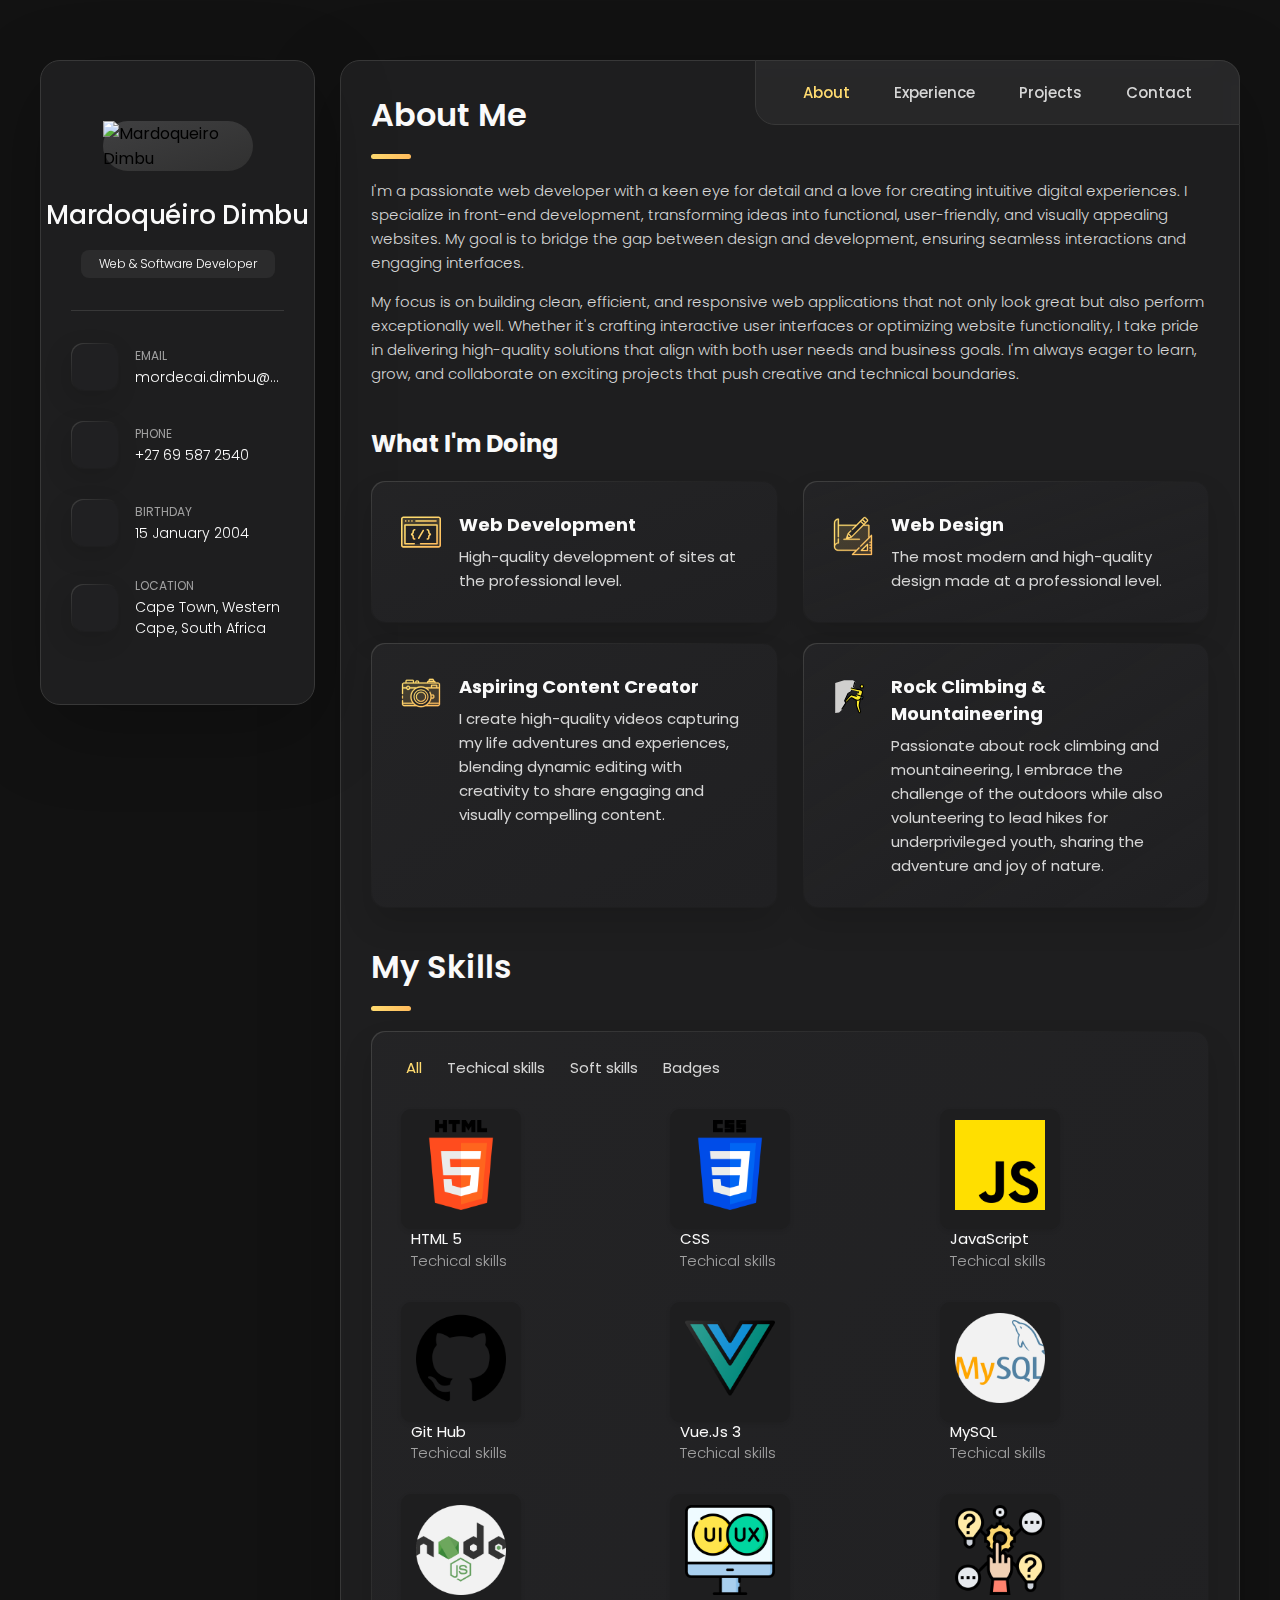
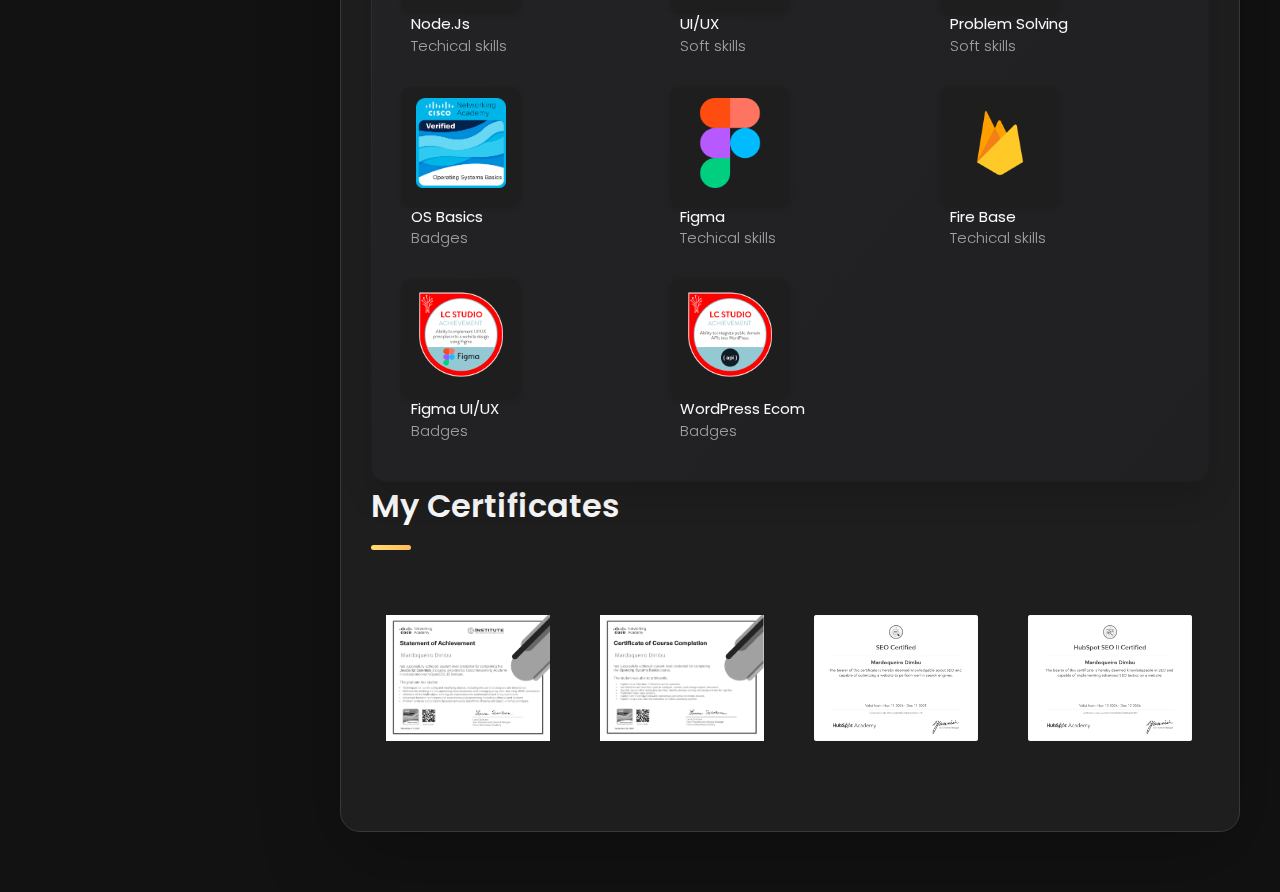
==== index.html @ 56e5ba45 "ChangeHtml" ====
<!DOCTYPE html>
<html lang="en">

<head>
    <meta charset="UTF-8" />
    <meta http-equiv="X-UA-Compatible" content="IE=edge" />
    <meta name="viewport" content="width=device-width, initial-scale=1.0" />
    <title>mardoqueiro.devPortfolio</title>

    <!--
    - favicon
    -->
    <link rel="shortcut icon" href="https://mardoqueiro.github.io/all_images/Vue.EOMP/Portfolio.images/MordecaiPortfolio.png" type="image/x-icon" />

    <!--
    - custom css link
    -->
    <link rel="stylesheet" href="asset/css/style.css" />

    <!--
    - google font link
    -->
    <link rel="preconnect" href="https://fonts.googleapis.com" />
    <link rel="preconnect" href="https://fonts.gstatic.com" crossorigin />
    <link href="https://fonts.googleapis.com/css2?family=Poppins:wght@300;400;500;600&display=swap" rel="stylesheet" />
</head>

<body>
    <!--
    - #MAIN
    -->

    <main>
    <!--
      - #SIDEBAR
    -->

        <aside class="sidebar" data-sidebar>
            <div class="sidebar-info">
                <figure class="avatar-box">
                    <img src="https://mardoqueiro.github.io/all_images/Vue.EOMP/Portfolio.images/MordecaiPortfolio.png"
                        alt="Mardoqueiro Dimbu" width="80" loading="lazy">
                </figure>

                <div class="info-content">
                    <h1 class="name" title="Richard hanrick">Mardoquéiro Dimbu</h1>

                    <p class="title">Web & Software Developer</p>
                </div>

                <button class="info_more-btn" data-sidebar-btn>
                    <span>Show Contacts</span>

                    <ion-icon name="chevron-down"></ion-icon>
                </button>
            </div>

            <div class="sidebar-info_more">
                <div class="separator"></div>

                <ul class="contacts-list">
                    <li class="contact-item">
                        <div class="icon-box">
                            <ion-icon name="mail-outline"></ion-icon>
                        </div>

                        <div class="contact-info">
                            <p class="contact-title">Email</p>

                            <a href="mailto:mordecai.dimbu@gmail.com" class="contact-link">mordecai.dimbu@gmail.com</a>
                        </div>
                    </li>

                    <li class="contact-item">
                        <div class="icon-box">
                            <ion-icon name="phone-portrait-outline"></ion-icon>
                        </div>

                        <div class="contact-info">
                            <p class="contact-title">Phone</p>

                            <a href="tel:+27695872540" class="contact-link">+27 69 587 2540</a>
                        </div>
                    </li>

                    <li class="contact-item">

                        <div class="icon-box">
                            <ion-icon name="calendar-outline"></ion-icon>
                        </div>

                        <div class="contact-info">
                            <p class="contact-title">Birthday</p>

                            <time datetime="2004.01.15">15 January 2004</time>
                        </div>

                    </li>

                    <li class="contact-item">
                        <div class="icon-box">
                            <ion-icon name="location-outline"></ion-icon>
                        </div>

                        <div class="contact-info">
                            <p class="contact-title">Location</p>

                            <address>Cape Town, Western Cape, South Africa</address>
                        </div>
                    </li>
                </ul>

                <div class="separator"></div>

                <ul class="social-list">
                    <li class="social-item">
                        <a href="https://www.linkedin.com/in/mardoqu%C3%A9iro-dimbu-55b142283/" class="social-link"
                            target="_blank">
                            <ion-icon name="logo-linkedin"></ion-icon>
                        </a>
                    </li>

                    <li class="social-item">
                        <a href="https://github.com/Mardoqueiro" class="social-link" target="_blank">
                            <ion-icon name="logo-github"></ion-icon>
                        </a>
                    </li>

                    <!-- <li class="social-item">
                  <a href="#" class="social-link">
                    <ion-icon name="logo-instagram"></ion-icon>
                  </a>
                    </li> -->
                </ul>
            </div>
        </aside>

        <!--
        - #main-content
        -->

        <div class="main-content">
        <!--
        - #NAVBAR
        -->

            <nav class="navbar">
                <ul class="navbar-list">
                    <li class="navbar-item">
                        <button class="navbar-link active" data-nav-link>About</button>
                    </li>

                    <li class="navbar-item">
                        <button class="navbar-link" data-nav-link>Experience</button>
                    </li>

                    <li class="navbar-item">
                        <button class="navbar-link" data-nav-link>Projects</button>
                    </li>

                    <!-- <li class="navbar-item">
                        <button class="navbar-link" data-nav-link>Blog</button>
                    </li> -->

                    <li class="navbar-item">
                        <button class="navbar-link" data-nav-link>Contact</button>
                    </li>
                </ul>
            </nav>

        <!--
        - #ABOUT
        -->

            <article class="about active" data-page="about">
                <header>
                    <h2 class="h2 article-title">About me</h2>
                </header>

                <section class="about-text">
                    <p>
                        I'm a passionate web developer with a keen eye for detail and a love for creating intuitive
                        digital experiences. I specialize in front-end development, transforming ideas into functional,
                        user-friendly, and visually appealing websites. My goal is to bridge the gap between design and
                        development, ensuring seamless interactions and engaging interfaces.
                    </p>

                    <p>
                        My focus is on building clean, efficient, and responsive web applications that not only look
                        great but also perform exceptionally well. Whether it's crafting interactive user interfaces or
                        optimizing website functionality, I take pride in delivering high-quality solutions that align
                        with both user needs and business goals. I'm always eager to learn, grow, and collaborate on
                        exciting projects that push creative and technical boundaries.
                    </p>
                </section>

        <!--
          - service
        -->

                <section class="service">
                    <h3 class="h3 service-title">What i'm doing</h3>

                    <ul class="service-list">

                        <li class="service-item">
                            <div class="service-icon-box">
                                <img src="/asset/image/icon-dev.svg" alt="Web development icon" width="40" />
                            </div>

                            <div class="service-content-box">
                                <h4 class="h4 service-item-title">Web development</h4>

                                <p class="service-item-text">
                                    High-quality development of sites at the professional level.
                                </p>
                            </div>
                        </li>

                        <li class="service-item">
                            <div class="service-icon-box">
                                <img src="/asset/image/icon-design.svg" alt="design icon" width="40" />
                            </div>

                            <div class="service-content-box">
                                <h4 class="h4 service-item-title">Web design</h4>

                                <p class="service-item-text">
                                    The most modern and high-quality design made at a
                                    professional level.
                                </p>
                            </div>
                        </li>

                        <li class="service-item">

                            <div class="service-icon-box">
                                <img src="asset/image/icon-photo.svg" alt="camera icon" width="40">
                            </div>

                            <div class="service-content-box">
                                <h4 class="h4 service-item-title">Aspiring Content Creator</h4>

                                <p class="service-item-text">
                                    I create high-quality videos capturing my life adventures and experiences, blending
                                    dynamic editing with creativity to share engaging and visually compelling content.
                                </p>
                            </div>



                        </li>
                        <li class="service-item">

                            <div class="service-icon-box">
                                <img src="asset/image/person-climbing-svgrepo-com.svg" alt="camera icon" width="40">
                            </div>

                            <div class="service-content-box">
                                <h4 class="h4 service-item-title">Rock Climbing & Mountaineering</h4>

                                <p class="service-item-text">
                                    Passionate about rock climbing and mountaineering, I embrace the challenge of the
                                    outdoors while also volunteering to lead hikes for underprivileged youth, sharing
                                    the adventure and joy of nature.
                                </p>
                            </div>


                        </li>
                    </ul>
                </section>



        <!--
          - #Skills
        -->

                <section class="skill">

                    <!-- <h3 class="h3 skills-title">My skills</h3> -->

                    <header>
                        <h2 class="h2 article-title">My skills</h2>
                    </header>

                    <ul class="skills-list content-card">

                        <section class="projects">

                            <ul class="filter-list">

                                <li class="filter-item">
                                    <button class="active" data-filter-btn>All</button>
                                </li>

                                <li class="filter-item">
                                    <button data-filter-btn>Techical skills</button>
                                </li>

                                <li class="filter-item">
                                    <button data-filter-btn>Soft skills</button>
                                </li>

                                <li class="filter-item">
                                    <button data-filter-btn>Badges</button>
                                </li>

                            </ul>

                            <div class="filter-select-box">

                                <button class="filter-select" data-select>

                                    <div class="select-value" data-selecct-value>Select category</div>

                                    <div class="select-icon">
                                        <ion-icon name="chevron-down"></ion-icon>
                                    </div>

                                </button>

                                <ul class="select-list">

                                    <li class="select-item">
                                        <button data-select-item>All</button>
                                    </li>

                                    <li class="select-item">
                                        <button data-select-item>Techical skills</button>
                                    </li>

                                    <li class="select-item">
                                        <button data-select-item>Soft skills</button>
                                    </li>

                                    <li class="select-item">
                                        <button data-select-item>Badges</button>
                                    </li>

                                </ul>

                            </div>



                            <ul class="project-list">

                                <li class="project-item active" data-filter-item data-category="techical skills">
                                    <a href="#">
                                        <div :key="skill.id" class="skill-badge">
                                            <figure class="skills-img">
                                                <img src="asset/image/skills/html-5.png" loading="lazy"
                                                    class="skill-image" :alt="skill.title">
                                            </figure>
                                        </div>
                                        <h3 class="project-title">HTML 5</h3>
                                        <p class="project-category">Techical skills</p>
                                    </a>
                                </li>

                                <li class="project-item  active" data-filter-item data-category="techical skills">
                                    <a href="#">
                                        <div :key="skill.id" class="skill-badge">
                                            <figure class="skills-img">
                                                <img src="asset/image/skills/css-3.png" loading="lazy"
                                                    class="skill-image" :alt="skill.title">
                                            </figure>
                                        </div>
                                        <h3 class="project-title">CSS</h3>
                                        <p class="project-category">Techical skills</p>
                                    </a>
                                </li>

                                <li class="project-item  active" data-filter-item data-category="techical skills">
                                    <a href="#">
                                        <div :key="skill.id" class="skill-badge">
                                            <figure class="skills-img">
                                                <img src="asset/image/skills/js.png" loading="lazy" class="skill-image"
                                                    :alt="skill.title">
                                            </figure>
                                        </div>
                                        <h3 class="project-title">JavaScript</h3>
                                        <p class="project-category">Techical skills</p>
                                    </a>
                                </li>

                                <li class="project-item  active" data-filter-item data-category="techical skills">
                                    <a href="#">
                                        <div :key="skill.id" class="skill-badge">
                                            <figure class="skills-img">
                                                <img src="asset/image/skills/github.png" loading="lazy"
                                                    class="skill-image" :alt="skill.title">
                                            </figure>
                                        </div>
                                        <h3 class="project-title">Git Hub</h3>
                                        <p class="project-category">Techical skills</p>
                                    </a>
                                </li>

                                <li class="project-item  active" data-filter-item data-category="techical skills">
                                    <a href="#">
                                        <div :key="skill.id" class="skill-badge">
                                            <figure class="skills-img">
                                                <img src="asset/image/skills/vue-js.png" loading="lazy"
                                                    class="skill-image" :alt="skill.title">
                                            </figure>
                                        </div>
                                        <h3 class="project-title">Vue.Js 3</h3>
                                        <p class="project-category">Techical skills</p>
                                    </a>
                                </li>

                                <li class="project-item  active" data-filter-item data-category="techical skills">
                                    <a href="#">
                                        <div :key="skill.id" class="skill-badge">
                                            <figure class="skills-img">
                                                <img src="asset/image/skills/mysql.png" loading="lazy"
                                                    class="skill-image" :alt="skill.title">
                                            </figure>
                                        </div>
                                        <h3 class="project-title">MySQL</h3>
                                        <p class="project-category">Techical skills</p>

                                    </a>
                                </li>

                                <li class="project-item  active" data-filter-item data-category="techical skills">
                                    <a href="#">
                                        <div :key="skill.id" class="skill-badge">
                                            <figure class="skills-img">
                                                <img src="asset/image/skills/nodejs.png" loading="lazy"
                                                    class="skill-image" :alt="skill.title">
                                            </figure>
                                        </div>
                                        <h3 class="project-title">Node.Js</h3>
                                        <p class="project-category">Techical skills</p>

                                    </a>
                                </li>


                                <li class="project-item  active" data-filter-item data-category="soft skills">
                                    <a href="#">
                                        <div :key="skill.id" class="skill-badge">
                                            <figure class="skills-img">
                                                <img src="asset/image/skills/ui.png" loading="lazy" class="skill-image"
                                                    :alt="skill.title">
                                            </figure>
                                        </div>
                                        <h3 class="project-title">UI/UX</h3>
                                        <p class="project-category">Soft skills</p>

                                    </a>
                                </li>
                                <li class="project-item  active" data-filter-item data-category="soft skills">
                                    <a href="#">
                                        <div :key="skill.id" class="skill-badge">
                                            <figure class="skills-img">
                                                <img src="asset/image/skills/solution.png" loading="lazy"
                                                    class="skill-image" :alt="skill.title">
                                            </figure>
                                        </div>
                                        <h3 class="project-title">Problem Solving</h3>
                                        <p class="project-category">Soft skills</p>

                                    </a>
                                </li>

                                <li class="project-item  active" data-filter-item data-category="badges">
                                    <a href="#">
                                        <div :key="skill.id" class="skill-badge">
                                            <figure class="skills-img">
                                                <img src="asset/image/skills/operating-systems-basics.png"
                                                    loading="lazy" class="skill-image" :alt="skill.title">
                                            </figure>
                                        </div>
                                        <h3 class="project-title">OS Basics</h3>
                                        <!-- <h3 class="project-title">Basics</h3>     -->
                                        <p class="project-category">Badges</p>

                                    </a>
                                </li>

                                <li class="project-item  active" data-filter-item data-category="techical skills">
                                    <a href="#">
                                        <div :key="skill.id" class="skill-badge">
                                            <figure class="skills-img">
                                                <img src="asset/image/skills/figma.png" loading="lazy"
                                                    class="skill-image" :alt="skill.title">
                                            </figure>
                                        </div>
                                        <h3 class="project-title">Figma</h3>
                                        <p class="project-category">Techical skills</p>

                                    </a>
                                </li>

                                <li class="project-item  active" data-filter-item data-category="techical skills">
                                    <a href="#">
                                        <div :key="skill.id" class="skill-badge">
                                            <figure class="skills-img">
                                                <img src="asset/image/skills/firebase_google_icon.png" loading="lazy"
                                                    class="skill-image" :alt="skill.title">
                                            </figure>
                                        </div>
                                        <h3 class="project-title">Fire Base</h3>
                                        <p class="project-category">Techical skills</p>

                                    </a>
                                </li>
                                <li class="project-item  active" data-filter-item data-category="badges">
                                    <a href="#">
                                        <div :key="skill.id" class="skill-badge">
                                            <figure class="skills-img">
                                                <img src="asset/image/skills/UIUX.png" loading="lazy"
                                                    class="skill-image" :alt="skill.title">
                                            </figure>
                                        </div>
                                        <h3 class="project-title">Figma UI/UX</h3>
                                        <p class="project-category">Badges</p>

                                    </a>
                                </li>
                                <li class="project-item  active" data-filter-item data-category="badges">
                                    <a href="#">
                                        <div :key="skill.id" class="skill-badge">
                                            <figure class="skills-img">
                                                <img src="asset/image/skills/APIs.png" loading="lazy"
                                                    class="skill-image" :alt="skill.title">
                                            </figure>
                                        </div>
                                        <h3 class="project-title">WordPress Ecom</h3>
                                        <p class="project-category">Badges</p>

                                    </a>
                                </li>

                            </ul>

                        </section>

                        <!-- <li class="skills-item">
  
                <div class="title-wrapper">
                  <h5 class="h5">Web design</h5>
                  <data value="80">80%</data>
                </div>
  
                <div class="skill-progress-bg">
                  <div class="skill-progress-fill" style="width: 80%;"></div>
                </div>
  
              </li> -->
                    </ul>

                </section>



        <!--
          - testimonials
        -->

                <!-- <section class="testimonials">
                    <h3 class="h3 testimonials-title">Testimonials</h3>

                    <ul class="testimonials-list has-scrollbar">
                        <li class="testimonials-item">
                            <div class="content-card" data-testimonials-item>
                                <figure class="testimonials-avatar-box">
                                    <img src="/asset/image/avatar-1.png" alt="Daniel lewis" width="60"
                                        data-testimonials-avatar />
                                </figure>

                                <h4 class="h4 testimonials-item-title" data-testimonials-title>
                                    Daniel lewis
                                </h4>

                                <div class="testimonials-text" data-testimonials-text>
                                    <p>
                                        Richard was hired to create a corporate identity. We were
                                        very pleased with the work done. She has a lot of
                                        experience and is very concerned about the needs of
                                        client. Lorem ipsum dolor sit amet, ullamcous cididt
                                        consectetur adipiscing elit, seds do et eiusmod tempor
                                        incididunt ut laborels dolore magnarels alia.
                                    </p>
                                </div>
                            </div>
                        </li>
                    </ul>
                </section> -->


        <!--
          - testimonials modal
        -->

                <div class="modal-container" data-modal-container>
                    <div class="overlay" data-overlay></div>

                    <section class="testimonials-modal">
                        <button class="modal-close-btn" data-modal-close-btn>
                            <ion-icon name="close-outline"></ion-icon>
                        </button>

                        <div class="modal-img-wrapper">
                            <figure class="modal-avatar-box">
                                <img src="/asset/image" alt="Daniel lewis" width="80" data-modal-img />
                            </figure>

                            <img src="/asset/image/icon-quote.svg" alt="quote icon" />
                        </div>

                        <div class="modal-content">
                            <h4 class="h3 modal-title" data-modal-title>Daniel lewis</h4>

                            <time datetime="2021-06-14">14 June, 2021</time>

                            <div data-modal-text>
                                <p>
                                    Richard was hired to create a corporate identity. We were
                                    very pleased with the work done. She has a lot of experience
                                    and is very concerned about the needs of client. Lorem ipsum
                                    dolor sit amet, ullamcous cididt consectetur adipiscing
                                    elit, seds do et eiusmod tempor incididunt ut laborels
                                    dolore magnarels alia.
                                </p>
                            </div>
                        </div>
                    </section>
                </div>
                
                <!-- <div class="modal-container" data-modal-container>
                    <div class="overlay" data-overlay></div>

                    <section class="testimonials-modal">
                        <button class="modal-close-btn" data-modal-close-btn>
                            <ion-icon name="close-outline"></ion-icon>
                        </button>

                        <div class="modal-img-wrapper">
                            <figure class="modal-avatar-box">
                                <img src="/asset/image" alt="Daniel lewis" width="80" data-modal-img />
                            </figure>

                            <img src="/asset/image/icon-quote.svg" alt="quote icon" />
                        </div>

                        <div class="modal-content">
                            <h4 class="h3 modal-title" data-modal-title>Daniel lewis</h4>

                            <time datetime="2021-06-14">14 June, 2021</time>

                            <div data-modal-text>
                                <p>
                                    Richard was hired to create a corporate identity. We were
                                    very pleased with the work done. She has a lot of experience
                                    and is very concerned about the needs of client. Lorem ipsum
                                    dolor sit amet, ullamcous cididt consectetur adipiscing
                                    elit, seds do et eiusmod tempor incididunt ut laborels
                                    dolore magnarels alia.
                                </p>
                            </div>
                        </div>
                    </section>
                </div> -->

        <!--
          - clients
        -->

                <section class="clients">
                    <header>
                        <h2 class="h2 article-title">My Certificates</h2>
                    </header>

                    <ul class="clients-list has-scrollbar">
                        <li class="clients-item">
                            <a href="#">
                                <img src="/asset/image/certification/JavaScript_Essentials_2_certification.jpg"
                                    alt="client logo" />
                            </a>
                        </li>

                        <li class="clients-item">
                            <a href="#">
                                <img src="/asset/image/certification/Operating_Systems_Basics_certification.jpg"
                                    alt="client logo" />
                            </a>
                        </li>

                        <li class="clients-item">
                            <a href="#">
                                <img src="/asset/image/certification/SEOCertified.png" alt="client logo" />
                            </a>
                        </li>

                        <li class="clients-item">
                            <a href="#">
                                <img src="/asset/image/certification/HubSpotSEO_ll_certified.png" alt="client logo" />
                            </a>
                        </li>

                        <li class="clients-item">
                            <a href="#">
                                <img src="/asset/image/certification/DigitalMarketing2024.png" alt="client logo" />
                            </a>
                        </li>

                        <!-- <li class="clients-item">
                            <a href="#">
                                <img src="/asset/image/" alt="client logo" />
                            </a>
                        </li> -->
                    </ul>
                </section>
            </article>

        <!--
        - #EXPERIENCE
        -->

            <article class="experience" data-page="experience">
                <header>
                    <h2 class="h2 article-title">Experience</h2>
                </header>

                <section class="timeline">

                    <div class="title-wrapper">
                        <div class="icon-box">
                            <ion-icon name="book-outline"></ion-icon>
                        </div>

                        <h3 class="h3">Experience</h3>
                    </div>

                    <ol class="timeline-list">

                        <li class="timeline-item">

                            <h4 class="h4 timeline-item-title">Solar MD - Software Development Intern</h4>

                            <span>January 2025 — March 2025</span>

                            <p class="timeline-text"> &#x2022; Developed a modular JavaScript input form, structuring
                                code into reusable components across multiple files.</p>
                            <p class="timeline-text"> &#x2022; Gained hands-on experience with HTML, CSS, and JavaScript
                                in a real-world development environment.</p>
                            <p class="timeline-text"> &#x2022; Collaborated with senior developers to refine code
                                structure and improve functionality.</p>
                            <p class="timeline-text"> &#x2022; Strengthened problem-solving skills by debugging and
                                optimizing JavaScript code for better maintainability.</p>
                        </li>


                        <li class="timeline-item">

                            <h4 class="h4 timeline-item-title">LC STUDIO - Full-Stack Development Intern</h4>

                            <span>September 2024 — January 2025 </span>

                            <p class="timeline-text"> &#x2022;Further expanding my technical skills in full-stack
                                development with a
                                focus on modern web technologies and practices.</p>

                        </li>

                        <li class="timeline-item">

                            <h4 class="h4 timeline-item-title">House/Pet Sitter</h4>

                            <!-- <span>Mountain Club of South Africa National Community Convenor</span> -->
                            <span>2024 — 2024</span>

                            <p class="timeline-text"> &#x2022; Provided house and pet-sitting services, ensuring
                                property and pets
                                were well taken care of during the owner's absence.</p>

                        </li>

                        <li class="timeline-item">

                            <h4 class="h4 timeline-item-title">The Homestead Head Office - Office Assistant</h4>

                            <span>Feb 2024 — March 2024</span>

                            <p class="timeline-text"> &#x2022; Answered calls and managed incoming inquiries.</p>
                            <p class="timeline-text"> &#x2022; Reported directly to a senior staff member.</p>
                            <p class="timeline-text"> &#x2022; Handled documentation and logged important information in
                                the absence
                                of office personnel.</p>

                        </li>

                    </ol>

                </section>

                <section class="timeline">

                    <div class="title-wrapper">
                        <div class="icon-box">
                            <ion-icon name="book-outline"></ion-icon>
                        </div>

                        <h3 class="h3">Education</h3>
                    </div>

                    <ol class="timeline-list">

                        <li class="timeline-item">

                            <h4 class="h4 timeline-item-title">Life Choices Academy</h4>

                            <span>April 2024 - September 2024</span>

                            <p class="timeline-text"> Gained proficiency in various coding languages and frameworks,
                                including:</p>

                            <p class="timeline-text"> &#x2022; HTML, CSS, JavaScript </p>
                            <p class="timeline-text"> &#x2022; Vue.js, Node.js, MySQL, and Bootstrap
                            </p>
                            <br>
                            <p class="timeline-text">Additionally, developed a strong foundation in:</p>

                            <p class="timeline-text"> &#x2022; Agile and Scrum methodologies.</p>
                            <p class="timeline-text"> &#x2022; Problem-solving, critical thinking, and teamwork.</p>
                            <p class="timeline-text"> &#x2022; Effective communication, time management, and
                                adaptability in dynamic
                                environment.</p>

                        </li>

                        <li class="timeline-item">

                            <h4 class="h4 timeline-item-title">Wynberg Boys' High School</h4>

                            <span>2019 — 2023</span>

                            <p class="timeline-text"> &#x2022; One of South Africa and Africa’s most prestigious
                                schools.</p>
                            <p class="timeline-text"> &#x2022; Studied: Mathematics Literacy, English, Afrikaans,
                                Engineering Graphics
                                and Design (EGD), Life Sciences, and Visual Art.</p>
                            <p class="timeline-text"> &#x2022; Achieved a Bachelor’s Pass.</p>
                            <p class="timeline-text"> &#x2022; Awarded Western Province Colours, participated in Drama,
                                and Choir.</p>
                        </li>

                    </ol>

                </section>

                <!-- <section class="skill">
                    <h3 class="h3 skills-title">My skills</h3>

                    <ul class="skills-list content-card">
                        <li class="skills-item">
                            <div class="title-wrapper">
                                <h5 class="h5">Web design</h5>
                                <data value="80">80%</data>
                            </div>

                            <div class="skill-progress-bg">
                                <div class="skill-progress-fill" style="width: 80%"></div>
                            </div>
                        </li>
                    </ul>
                </section> -->
            </article>

        <!--
        - #PROJECTS
        -->
            <article class="projects" data-page="projects">

                <header>
                    <h2 class="h2 article-title">Projects</h2>
                </header>

                <section class="projects">

                    <ul class="filter-list">

                        <li class="filter-item">
                            <button class="active" data-filter-btn>All</button>
                        </li>

                        <li class="filter-item">
                            <button data-filter-btn>Web design</button>
                        </li>

                        <li class="filter-item">
                            <button data-filter-btn>Applications</button>
                        </li>

                        <li class="filter-item">
                            <button data-filter-btn>Web development</button>
                        </li>

                    </ul>

                    <div class="filter-select-box">

                        <button class="filter-select" data-select>

                            <div class="select-value" data-selecct-value>Select category</div>

                            <div class="select-icon">
                                <ion-icon name="chevron-down"></ion-icon>
                            </div>

                        </button>

                        <ul class="select-list">

                            <li class="select-item">
                                <button data-select-item>All</button>
                            </li>

                            <li class="select-item">
                                <button data-select-item>Web design</button>
                            </li>

                            <li class="select-item">
                                <button data-select-item>Applications</button>
                            </li>

                            <li class="select-item">
                                <button data-select-item>Web development</button>
                            </li>

                        </ul>

                    </div>

                    <ul class="project-list">

                        <li class="project-item  active" data-filter-item data-category="web development">
                            <a href="https://vueportfolio-fcad3.web.app/" target="_blank">

                                <figure class="project-img">
                                    <div class="project-item-icon-box">
                                        <ion-icon name="eye-outline"></ion-icon>
                                    </div>
                                    <img src="asset/image/projects/VueJs_Portfolio.png" alt="finance" loading="lazy">
                                </figure>

                                <h3 class="project-title">Vue Portfolio</h3>

                                <p class="project-category">Web development</p>

                            </a>
                        </li>

                        <li class="project-item  active" data-filter-item data-category="web design">
                            <a href="https://my-favourite-food.vercel.app/" target="_blank">

                                <figure class="project-img">
                                    <div class="project-item-icon-box">
                                        <ion-icon name="eye-outline"></ion-icon>
                                    </div>

                                    <img src="asset/image/projects/FavFood.png" alt="fundo" loading="lazy">
                                </figure>

                                <h3 class="project-title">My Favourite Food</h3>

                                <p class="project-category">Web design</p>

                            </a>
                        </li>

                        <li class="project-item  active" data-filter-item data-category="applications">
                            <a href="https://todo-app-challenge-omega.vercel.app/" target="_blank">

                                <figure class="project-img">
                                    <div class="project-item-icon-box">
                                        <ion-icon name="eye-outline"></ion-icon>
                                    </div>

                                    <img src="asset/image/projects/To-doApp.png" alt="brawlhalla" loading="lazy">
                                </figure>

                                <h3 class="project-title">To-do App</h3>

                                <p class="project-category">Applications</p>

                            </a>
                        </li>
                        <li class="project-item  active" data-filter-item data-category="web design">
                            <a href="https://mardoquiero-dimbu-portfolio.vercel.app/#home" target="_blank">

                                <figure class="project-img">
                                    <div class="project-item-icon-box">
                                        <ion-icon name="eye-outline"></ion-icon>
                                    </div>

                                    <img src="asset/image/projects/1stPortfolio.png" alt="brawlhalla" loading="lazy">
                                </figure>

                                <h3 class="project-title">Bootstrap Portfolio</h3>

                                <p class="project-category">Web design</p>

                            </a>
                        </li>
                        <li class="project-item  active" data-filter-item data-category="applications">
                            <a href="https://retroqueiro-inderc-onstruction.vercel.app/" target="_blank">

                                <figure class="project-img">
                                    <div class="project-item-icon-box">
                                        <ion-icon name="eye-outline"></ion-icon>
                                    </div>

                                    <img src="asset/image/projects/RetroQueiro.png" alt="brawlhalla" loading="lazy">
                                </figure>

                                <h3 class="project-title">Retro Queiro</h3>

                                <p class="project-category">Applications</p>

                            </a>
                        </li>
                        <li class="project-item  active" data-filter-item data-category="applications">
                            <a href="https://mardoquiero-dimbu-portfolio.vercel.app/#home" target="_blank">

                                <figure class="project-img">
                                    <div class="project-item-icon-box">
                                        <ion-icon name="eye-outline"></ion-icon>
                                    </div>

                                    <img src="asset/image/projects/Screenshot 2024-10-04 142146.png" alt="brawlhalla"
                                        loading="lazy">
                                </figure>

                                <h3 class="project-title">Github Portfolio</h3>

                                <p class="project-category">Applications</p>

                            </a>
                        </li>
                        <li class="project-item  active" data-filter-item data-category="web development">
                            <a href="https://jaymar-climbing-f140f.web.app/" target="_blank">

                                <figure class="project-img">
                                    <div class="project-item-icon-box">
                                        <ion-icon name="eye-outline"></ion-icon>
                                    </div>

                                    <img src="asset/image/projects/JayMar_Climbing.png" alt="brawlhalla" loading="lazy">
                                </figure>

                                <h3 class="project-title">JayMar Climbing</h3>

                                <p class="project-category">Web development</p>

                            </a>
                        </li>

                    </ul>

                </section>

            </article>

        <!--
        - #BLOG
        -->

            <!-- <article class="blog" data-page="blog">
                <header>
                    <h2 class="h2 article-title">Blog</h2>
                </header>

                <section class="blog-posts">
                    <ul class="blog-posts-list">
                        <li class="blog-post-item">
                            <a href="#">
                                <figure class="blog-banner-box">
                                    <img src="/asset/image/blog-1.jpg" alt="Design conferences in 2022"
                                        loading="lazy" />
                                </figure>

                                <div class="blog-content">
                                    <div class="blog-meta">
                                        <p class="blog-category">Design</p>

                                        <span class="dot"></span>

                                        <time datetime="2022-02-23">Fab 23, 2022</time>
                                    </div>

                                    <h3 class="h3 blog-item-title">
                                        Design conferences in 2022
                                    </h3>

                                    <p class="blog-text">
                                        Veritatis et quasi architecto beatae vitae dicta sunt,
                                        explicabo.
                                    </p>
                                </div>
                            </a>
                        </li>
                    </ul>
                </section>
            </article> -->

        <!--
        - #CONTACT
        -->

            <article class="contact" data-page="contact">
                <header>
                    <h2 class="h2 article-title">Contact Me</h2>
                </header>

                <section class="mapbox" data-mapbox>
                    <figure>
                        <iframe
                            src="https://www.google.com/maps/embed?pb=!1m18!1m12!1m3!1d847632.0994285573!2d17.996640348826475!3d-33.91378097274572!2m3!1f0!2f0!3f0!3m2!1i1024!2i768!4f13.1!3m3!1m2!1s0x1dcc500f8826eed7%3A0x687fe1fc2828aa87!2sCape%20Town!5e0!3m2!1sen!2sza!4v1742313750708!5m2!1sen!2sza"
                            width="600" height="450" style="border:0;" allowfullscreen="" loading="lazy"
                            referrerpolicy="no-referrer-when-downgrade">
                        </iframe>
                </section>

                <section class="contact-form">

                    <h3 class="h3 form-title">Contact Form</h3>

                    <form action="https://formspree.io/f/mvoeyzga" method="POST" class="form" data-form target="_blank">

                        <div class="input-wrapper">
                            <input type="text" name="fullname" class="form-input" placeholder="Full name" required
                                data-form-input>

                            <input type="email" name="email" class="form-input" placeholder="Email address" required
                                data-form-input>
                        </div>

                        <textarea name="message" class="form-input" placeholder="Your Message" required
                            data-form-input></textarea>

                        <button class="form-btn" type="submit" disabled data-form-btn>
                            <ion-icon name="paper-plane"></ion-icon>
                            <span>Send Message</span>
                        </button>

                    </form>

                </section>
            </article>
        </div>
    </main>

    <!--
    - custom js link
    -->
    <script src="asset/js/code.js"></script>

    <!--
    - ionicon link
    -->
    <script type="module" src="https://unpkg.com/ionicons@5.5.2/dist/ionicons/ionicons.esm.js"></script>
    <script nomodule src="https://unpkg.com/ionicons@5.5.2/dist/ionicons/ionicons.js"></script>
</body>

</html>
---- asset/css/style.css ----
/*-----------------------------------*\
  #style.css
\*-----------------------------------*/


/**
 * copyright 2022 @codewithsadee
 */





/*-----------------------------------*\
  #CUSTOM PROPERTY
\*-----------------------------------*/

:root {

    /**
     * colors
     */
  
    /* gradient */
  
    --bg-gradient-onyx: linear-gradient(
      to bottom right, 
      hsl(240, 1%, 25%) 3%, 
      hsl(0, 0%, 19%) 97%
    );
    --bg-gradient-jet: linear-gradient(
      to bottom right, 
      hsla(240, 1%, 18%, 0.251) 0%, 
      hsla(240, 2%, 11%, 0) 100%
    ), hsl(240, 2%, 13%);
    --bg-gradient-yellow-1: linear-gradient(
      to bottom right, 
      hsl(45, 100%, 71%) 0%, 
      hsla(36, 100%, 69%, 0) 50%
    );
    --bg-gradient-yellow-2: linear-gradient(
      135deg, 
      hsla(45, 100%, 71%, 0.251) 0%, 
      hsla(35, 100%, 68%, 0) 59.86%
    ), hsl(240, 2%, 13%);
    --border-gradient-onyx: linear-gradient(
      to bottom right, 
      hsl(0, 0%, 25%) 0%, 
      hsla(0, 0%, 25%, 0) 50%
    );
    --text-gradient-yellow: linear-gradient(
      to right, 
      hsl(45, 100%, 72%), 
      hsl(35, 100%, 68%)
    );
  
    /* solid */
  
    --jet: hsl(0, 0%, 22%);
    --onyx: hsl(240, 1%, 17%);
    --eerie-black-1: hsl(240, 2%, 13%);
    --eerie-black-2: hsl(240, 2%, 12%);
    --smoky-black: hsl(0, 0%, 7%);
    --white-1: hsl(0, 0%, 100%);
    --white-2: hsl(0, 0%, 98%);
    --orange-yellow-crayola: hsl(45, 100%, 72%);
    --vegas-gold: hsl(45, 54%, 58%);
    --light-gray: hsl(0, 0%, 84%);
    --light-gray-70: hsla(0, 0%, 84%, 0.7);
    --bittersweet-shimmer: hsl(0, 43%, 51%);
  
    /**
     * typography
     */
  
    /* font-family */
    --ff-poppins: 'Poppins', sans-serif;
  
    /* font-size */
    --fs-1: 24px;
    --fs-2: 18px;
    --fs-3: 17px;
    --fs-4: 16px;
    --fs-5: 15px;
    --fs-6: 14px;
    --fs-7: 13px;
    --fs-8: 11px;
  
    /* font-weight */
    --fw-300: 300;
    --fw-400: 400;
    --fw-500: 500;
    --fw-600: 600;
  
    /**
     * shadow
     */
    
    --shadow-1: -4px 8px 24px hsla(0, 0%, 0%, 0.25);
    --shadow-2: 0 16px 30px hsla(0, 0%, 0%, 0.25);
    --shadow-3: 0 16px 40px hsla(0, 0%, 0%, 0.25);
    --shadow-4: 0 25px 50px hsla(0, 0%, 0%, 0.15);
    --shadow-5: 0 24px 80px hsla(0, 0%, 0%, 0.25);
  
    /**
     * transition
     */
  
    --transition-1: 0.25s ease;
    --transition-2: 0.5s ease-in-out;
  
  }
  
  
  
  
  
  /*-----------------------------------*\
    #RESET
  \*-----------------------------------*/
  
  *, *::before, *::after {
    margin: 0;
    padding: 0;
    box-sizing: border-box;
  }
  
  a { text-decoration: none; }
  
  li { list-style: none; }
  
  img, ion-icon, a, button, time, span { display: block; }
  
  button {
    font: inherit;
    background: none;
    border: none;
    text-align: left;
    cursor: pointer;
  }
  
  input, textarea {
    display: block;
    width: 100%;
    background: none;
    font: inherit;
  }
  
  ::selection {
    background: var(--orange-yellow-crayola);
    color: var(--smoky-black);
  }
  
  :focus { outline-color: var(--orange-yellow-crayola); }
  
  html { font-family: var(--ff-poppins); }
  
  body { background: var(--smoky-black); }
  
  
  
  
  
  /*-----------------------------------*\
    #REUSED STYLE
  \*-----------------------------------*/
  
  .sidebar,
  article {
    background: var(--eerie-black-2);
    border: 1px solid var(--jet);
    border-radius: 20px;
    padding: 15px;
    box-shadow: var(--shadow-1);
    z-index: 1;
  }
  
  .separator {
    width: 100%;
    height: 1px;
    background: var(--jet);
    margin: 16px 0;
  }
  
  .icon-box {
    position: relative;
    background: var(--border-gradient-onyx);
    width: 30px;
    height: 30px;
    border-radius: 8px;
    display: flex;
    justify-content: center;
    align-items: center;
    font-size: 16px;
    color: var(--orange-yellow-crayola);
    box-shadow: var(--shadow-1);
    z-index: 1;
  }
  
  .icon-box::before {
    content: "";
    position: absolute;
    inset: 1px;
    background: var(--eerie-black-1);
    border-radius: inherit;
    z-index: -1;
  }
  
  .icon-box ion-icon { --ionicon-stroke-width: 35px; }
  
  article { display: none; }
  
  article.active {
    display: block;
    animation: fade 0.5s ease backwards;
  }
  
  @keyframes fade {
    0% { opacity: 0; }
    100% { opacity: 1; }
  }
  
  .h2,
  .h3,
  .h4,
  .h5 {
    color: var(--white-2);
    text-transform: capitalize;
  }
  
  .h2 { font-size: var(--fs-1); }
  
  .h3 { font-size: var(--fs-2); }
  
  .h4 { font-size: var(--fs-4); }
  
  .h5 {
    font-size: var(--fs-7);
    font-weight: var(--fw-500);
  }
  
  .article-title {
    position: relative;
    padding-bottom: 7px;
  }
  
  .article-title::after {
    content: "";
    position: absolute;
    bottom: 0;
    left: 0;
    width: 30px;
    height: 3px;
    background: var(--text-gradient-yellow);
    border-radius: 3px;
  }
  
  .has-scrollbar::-webkit-scrollbar {
    width: 5px; /* for vertical scrollbar */
    height: 5px; /* for horizontal scrollbar */
  }
  
  .has-scrollbar::-webkit-scrollbar-track {
    background: var(--onyx);
    border-radius: 5px;
  }
  
  .has-scrollbar::-webkit-scrollbar-thumb {
    background: var(--orange-yellow-crayola);
    border-radius: 5px;
  }
  
  .has-scrollbar::-webkit-scrollbar-button { width: 20px; }
  
  .content-card {
    position: relative;
    background: var(--border-gradient-onyx);
    padding: 15px;
    padding-top: 45px;
    border-radius: 14px;
    box-shadow: var(--shadow-2);
    cursor: pointer;
    z-index: 1;
  }
  
  .content-card::before {
    content: "";
    position: absolute;
    inset: 1px;
    background: var(--bg-gradient-jet);
    border-radius: inherit;
    z-index: -1;
  }
  
  
  
  
  
  /*-----------------------------------*\
    #MAIN
  \*-----------------------------------*/
  
  main {
    margin: 15px 12px;
    margin-bottom: 75px;
    min-width: 259px;
  }
  
  
  
  
  
  /*-----------------------------------*\
    #SIDEBAR
  \*-----------------------------------*/
  
  .sidebar {
    margin-bottom: 15px;
    max-height: 112px;
    overflow: hidden;
    transition: var(--transition-2);
  }
  
  .sidebar.active { max-height: 405px; }
  
  .sidebar-info {
    position: relative;
    display: flex;
    justify-content: flex-start;
    align-items: center;
    gap: 15px;
  }
  
  .avatar-box {
    background: var(--bg-gradient-onyx);
    border-radius: 20px;
  }
  
  .info-content .name {
    color: var(--white-2);
    font-size: var(--fs-3);
    font-weight: var(--fw-500);
    letter-spacing: -0.25px;
    margin-bottom: 10px;
  }
  
  .info-content .title {
    color: var(--white-1);
    background: var(--onyx);
    font-size: var(--fs-8);
    font-weight: var(--fw-300);
    width: max-content;
    padding: 3px 12px;
    border-radius: 8px;
  }
  
  .info_more-btn {
    position: absolute;
    top: -15px;
    right: -15px;
    border-radius: 0 15px;
    font-size: 13px;
    color: var(--orange-yellow-crayola);
    background: var(--border-gradient-onyx);
    padding: 10px;
    box-shadow: var(--shadow-2);
    transition: var(--transition-1);
    z-index: 1;
  }
  
  .info_more-btn::before {
    content: "";
    position: absolute;
    inset: 1px;
    border-radius: inherit;
    background: var(--bg-gradient-jet);
    transition: var(--transition-1);
    z-index: -1;
  }
  
  .info_more-btn:hover,
  .info_more-btn:focus { background: var(--bg-gradient-yellow-1); }
  
  .info_more-btn:hover::before,
  .info_more-btn:focus::before { background: var(--bg-gradient-yellow-2); }
  
  .info_more-btn span { display: none; }
  
  .sidebar-info_more {
    opacity: 0;
    visibility: hidden;
    transition: var(--transition-2);
  }
  
  .sidebar.active .sidebar-info_more {
    opacity: 1;
    visibility: visible;
  }
  
  .contacts-list {
    display: grid;
    grid-template-columns: 1fr;
    gap: 16px;
  }
  
  .contact-item {
    min-width: 100%;
    display: flex;
    align-items: center;
    gap: 16px;
  }
  
  .contact-info {
    max-width: calc(100% - 46px);
    width: calc(100% - 46px);
  }
  
  .contact-title {
    color: var(--light-gray-70);
    font-size: var(--fs-8);
    text-transform: uppercase;
    margin-bottom: 2px;
  }
  
  .contact-info :is(.contact-link, time, address) {
    color: var(--white-2);
    font-size: var(--fs-7);
  }
  
  .contact-info address { font-style: normal; }
  
  .social-list {
    display: flex;
    justify-content: flex-start;
    align-items: center;
    gap: 15px;
    padding-bottom: 4px;
    padding-left: 7px;
  }
  
  .social-item .social-link {
    color: var(--light-gray-70);
    font-size: 18px;
  }
  
  
  .social-item .social-link:hover { color: var(--light-gray); }
  
  
  
  
  
  /*-----------------------------------*\
    #NAVBAR
  \*-----------------------------------*/
  
  .navbar {
    position: fixed;
    bottom: 0;
    left: 0;
    width: 100%;
    background: hsla(240, 1%, 17%, 0.75);
    backdrop-filter: blur(10px);
    border: 1px solid var(--jet);
    border-radius: 12px 12px 0 0;
    box-shadow: var(--shadow-2);
    z-index: 5;
  }
  
  .navbar-list {
    display: flex;
    flex-wrap: wrap;
    justify-content: center;
    align-items: center;
    padding: 0 10px;
  }
  
  .navbar-link {
    color: var(--light-gray);
    font-size: var(--fs-8);
    padding: 20px 7px;
    transition: color var(--transition-1);
  }
  
  .navbar-link:hover,
  .navbar-link:focus { color: var(--light-gray-70); }
  
  .navbar-link.active { color: var(--orange-yellow-crayola); }
  
  
  
  
  
  /*-----------------------------------*\
    #ABOUT
  \*-----------------------------------*/
  
  .about .article-title { margin-bottom: 15px; }
  
  .about-text {
    color: var(--light-gray);
    font-size: var(--fs-6);
    font-weight: var(--fw-300);
    line-height: 1.6;
  }
  
  .about-text p { margin-bottom: 15px; }
  
  
  
  /**
   * #service 
   */
  
  .service { margin-bottom: 35px; }
  
  .service-title { margin-bottom: 20px; }
  
  .service-list {
    display: grid;
    grid-template-columns: 1fr;
    gap: 20px;
  }
  
  .service-item {
    position: relative;
    background: var(--border-gradient-onyx);
    padding: 20px;
    border-radius: 14px;
    box-shadow: var(--shadow-2);
    z-index: 1;
  }
  
  .service-item::before {
    content: "";
    position: absolute;
    inset: 1px;
    background: var(--bg-gradient-jet);
    border-radius: inherit;
    z-index: -1;
  }
  
  .service-icon-box { margin-bottom: 10px; }
  
  .service-icon-box img { margin: auto; }
  
  .service-content-box { text-align: center; }
  
  .service-item-title { margin-bottom: 7px; }
  
  .service-item-text {
    color: var(--light-gray);
    font-size: var(--fs-6);
    font-weight: var(--fw-3);
    line-height: 1.6;
  }
  
  
  /**
   * #testimonials 
   */
  
  .testimonials { margin-bottom: 30px; }
  
  .testimonials-title { margin-bottom: 20px; }
  
  .testimonials-list {
    display: flex;
    justify-content: flex-start;
    align-items: flex-start;
    gap: 15px;
    margin: 0 -15px;
    padding: 25px 15px;
    padding-bottom: 35px;
    overflow-x: auto;
    scroll-behavior: smooth;
    overscroll-behavior-inline: contain;
    scroll-snap-type: inline mandatory;
  }
  
  .testimonials-item {
    min-width: 100%;
    scroll-snap-align: center;
  }
  
  .testimonials-avatar-box {
    position: absolute;
    top: 0;
    left: 0;
    transform: translate(15px, -25px);
    background: var(--bg-gradient-onyx);
    border-radius: 14px;
    box-shadow: var(--shadow-1);
  }
  
  .testimonials-item-title { margin-bottom: 7px; }
  
  .testimonials-text {
    color: var(--light-gray);
    font-size: var(--fs-6);
    font-weight: var(--fw-300);
    line-height: 1.6;
    display: -webkit-box;
    line-clamp: 4;
    -webkit-line-clamp: 4;
    -webkit-box-orient: vertical;
    overflow: hidden;
  }
  
  
  /**
   * #testimonials-modal
   */
  
  .modal-container {
    position: fixed;
    top: 0;
    left: 0;
    width: 100%;
    height: 100%;
    display: flex;
    justify-content: center;
    align-items: center;
    overflow-y: auto;
    overscroll-behavior: contain;
    z-index: 20;
    pointer-events: none;
    visibility: hidden;
  }
  
  .modal-container::-webkit-scrollbar { display: none; }
  
  .modal-container.active {
    pointer-events: all;
    visibility: visible;
  }
  
  .overlay {
    position: fixed;
    top: 0;
    left: 0;
    width: 100%;
    height: 100vh;
    background: hsl(0, 0%, 5%);
    opacity: 0;
    visibility: hidden;
    pointer-events: none;
    z-index: 1;
    transition: var(--transition-1);
  }
  
  .overlay.active {
    opacity: 0.8;
    visibility: visible;
    pointer-events: all;
  }
  
  .testimonials-modal {
    background: var(--eerie-black-2);
    position: relative;
    padding: 15px;
    margin: 15px 12px;
    border: 1px solid var(--jet);
    border-radius: 14px;
    box-shadow: var(--shadow-5);
    transform: scale(1.2);
    opacity: 0;
    transition: var(--transition-1);
    z-index: 2;
  }
  
  .modal-container.active .testimonials-modal {
    transform: scale(1);
    opacity: 1;
  }
  
  .modal-close-btn {
    position: absolute;
    top: 15px;
    right: 15px;
    background: var(--onyx);
    border-radius: 8px;
    width: 32px;
    height: 32px;
    display: flex;
    justify-content: center;
    align-items: center;
    color: var(--white-2);
    font-size: 18px;
    opacity: 0.7;
  }
  
  .modal-close-btn:hover,
  .modal-close-btn:focus { opacity: 1; }
  
  .modal-close-btn ion-icon { --ionicon-stroke-width: 50px; }
  
  .modal-avatar-box {
    background: var(--bg-gradient-onyx);
    width: max-content;
    border-radius: 14px;
    margin-bottom: 15px;
    box-shadow: var(--shadow-2);
  }
  
  .modal-img-wrapper > img { display: none; }
  
  .modal-title { margin-bottom: 4px; }
  
  .modal-content time {
    font-size: var(--fs-6);
    color: var(--light-gray-70);
    font-weight: var(--fw-300);
    margin-bottom: 10px;
  }
  
  .modal-content p {
    color: var(--light-gray);
    font-size: var(--fs-6);
    font-weight: var(--fw-300);
    line-height: 1.6;
  }


  /**
   * skills 
   */
   
   .skills-container {
    display: flex;
    flex-wrap: wrap;
    gap: 1rem;
    justify-content: center;
  }
  
  .skill-badge {
    display: flex;
    flex-direction: column;
    align-items: center;
    justify-content: center;
    background: var(--eerie-black-2);
    /* background-color: #1b1b1b; */
    width: 120px;
    height: 120px;
    border-radius: 10px;
    padding: 0.5rem;
    font-size: 0.9rem;
    transition: all 0.3s ease;
    box-shadow: 0 2px 5px rgba(0, 0, 0, 0.1);
    color: #333;
    text-align: center;
  }
  
  .skill-badge:hover {
    background-color: #f3bf6d;
    transform: translateY(-2px);
    box-shadow: 0 4px 8px rgba(0, 0, 0, 0.15);
  }
  
  .skill-image {
    width: 90px;
    height: 100px;
    object-fit: contain;
    margin-bottom: 0.5rem;
  }
  
  
  /**
   * #clients 
   */
  
  .clients { margin-bottom: 15px; }
  
  .clients-list {
    display: flex;
    justify-content: flex-start;
    align-items: flex-start;
    gap: 15px;
    margin: 0 -15px;
    padding: 25px;
    padding-bottom: 25px;
    overflow-x: auto;
    scroll-behavior: smooth;
    overscroll-behavior-inline: contain;
    scroll-snap-type: inline mandatory;
    scroll-padding-inline: 25px;
  }
  
  .clients-item {
    min-width: 50%;
    scroll-snap-align: start;
  }
  
  .clients-item img {
    width: 100%;
    filter: grayscale(1);
    transition: var(--transition-1);
  }
  
  .clients-item img:hover { filter: grayscale(0); }
  
  
  
  
  
  /*-----------------------------------*\
    #EXPERIENCE
  \*-----------------------------------*/
  
  .article-title { margin-bottom: 30px; }
  
  
  /**
   * education and experience 
   */
  
  .timeline { margin-bottom: 30px; }
  
  .timeline .title-wrapper {
    display: flex;
    align-items: center;
    gap: 15px;
    margin-bottom: 25px;
  }
  
  .timeline-list {
    font-size: var(--fs-6);
    margin-left: 45px;
  }
  
  .timeline-item { position: relative; }
  
  .timeline-item:not(:last-child) { margin-bottom: 20px; }
  
  .timeline-item-title {
    font-size: var(--fs-6);
    line-height: 1.3;
    margin-bottom: 7px;
  }
  
  .timeline-list span {
    color: var(--vegas-gold);
    font-weight: var(--fw-400);
    line-height: 1.6;
  }
  
  .timeline-item:not(:last-child)::before {
    content: "";
    position: absolute;
    top: -25px;
    left: -30px;
    width: 1px;
    height: calc(100% + 50px);
    background: var(--jet);
  }
  
  .timeline-item::after {
    content: "";
    position: absolute;
    top: 5px;
    left: -33px;
    height: 6px;
    width: 6px;
    background: var(--text-gradient-yellow);
    border-radius: 50%;
    box-shadow: 0 0 0 4px var(--jet);
  }
  
  .timeline-text {
    color: var(--light-gray);
    font-weight: var(--fw-300);
    line-height: 1.6;
  }
  
  
  /**
   * skills 
   */
  
  .skills-title { margin-bottom: 20px; }
  
  .skills-list { padding: 20px; }
  
  
  .skills-item:not(:last-child) { margin-bottom: 15px; }
  
  .skill .title-wrapper {
    display: flex;
    align-items: center;
    gap: 5px;
    margin-bottom: 8px;
  }
  
  .skill .title-wrapper data {
    color: var(--light-gray);
    font-size: var(--fs-7);
    font-weight: var(--fw-300);
  }
  
  .skill-progress-bg {
    background: var(--jet);
    width: 100%;
    height: 8px;
    border-radius: 10px;
  }
  
  .skill-progress-fill {
    background: var(--text-gradient-yellow);
    height: 100%;
    border-radius: inherit;
  }
  
  
  
  
  
  /*-----------------------------------*\
    #PORTFOLIO
  \*-----------------------------------*/
  
  .filter-list { display: none; }
  
  .filter-select-box {
    position: relative;
    margin-bottom: 25px;
  }
  
  .filter-select {
    background: var(--eerie-black-2);
    color: var(--light-gray);
    display: flex;
    justify-content: space-between;
    align-items: center;
    width: 100%;
    padding: 12px 16px;
    border: 1px solid var(--jet);
    border-radius: 14px;
    font-size: var(--fs-6);
    font-weight: var(--fw-300);
  }
  
  .filter-select.active .select-icon { transform: rotate(0.5turn); }
  
  .select-list {
    background: var(--eerie-black-2);
    position: absolute;
    top: calc(100% + 6px);
    width: 100%;
    padding: 6px;
    border: 1px solid var(--jet);
    border-radius: 14px;
    z-index: 2;
    opacity: 0;
    visibility: hidden;
    pointer-events: none;
    transition: 0.15s ease-in-out;
  }
  
  .filter-select.active + .select-list {
    opacity: 1;
    visibility: visible;
    pointer-events: all;
  }
  
  .select-item button {
    background: var(--eerie-black-2);
    color: var(--light-gray);
    font-size: var(--fs-6);
    font-weight: var(--fw-300);
    text-transform: capitalize;
    width: 100%;
    padding: 8px 10px;
    border-radius: 8px;
  }
  
  .select-item button:hover { --eerie-black-2: hsl(240, 2%, 20%); }
  
  .project-list {
    display: grid;
    grid-template-columns: 1fr;
    gap: 30px;
    margin-bottom: 10px;
  }
  
  .project-item { display: none; }
  
  .project-item.active {
    display: block;
    animation: scaleUp 0.25s ease forwards;
  }
  
  @keyframes scaleUp {
    0% { transform: scale(0.5); }
    100% { transform: scale(1); }
  }
  
  .project-item > a { width: 100%; }
  
  .project-img {
    position: relative;
    width: 100%;
    height: 200px;
    border-radius: 16px;
    overflow: hidden;
    margin-bottom: 15px;
  }
  
  .project-img::before {
    content: "";
    position: absolute;
    top: 0;
    left: 0;
    width: 100%;
    height: 100%;
    background: transparent;
    z-index: 1;
    transition: var(--transition-1);
  }
  
  .project-item > a:hover .project-img::before { background: hsla(0, 0%, 0%, 0.5); }
  
  .project-item-icon-box {
    --scale: 0.8;
  
    background: var(--jet);
    color: var(--orange-yellow-crayola);
    position: absolute;
    top: 50%;
    left: 50%;
    transform: translate(-50%, -50%) scale(var(--scale));
    font-size: 20px;
    padding: 18px;
    border-radius: 12px;
    opacity: 0;
    z-index: 1;
    transition: var(--transition-1);
  }
  
  .project-item > a:hover .project-item-icon-box {
    --scale: 1;
    opacity: 1;
  }
  
  .project-item-icon-box ion-icon { --ionicon-stroke-width: 50px; }
  
  .project-img img {
    width: 100%;
    height: 100%;
    object-fit: cover;
    transition: var(--transition-1);
  }
  
  .project-item > a:hover img { transform: scale(1.1); }
  
  .project-title,
  .project-category { margin-left: 10px; }
  
  .project-title {
    color: var(--white-2);
    font-size: var(--fs-5);
    font-weight: var(--fw-400);
    text-transform: capitalize;
    line-height: 1.3;
  }
  
  .project-category {
    color: var(--light-gray-70);
    font-size: var(--fs-6);
    font-weight: var(--fw-300);
  }
  
  
  
  
  
  /*-----------------------------------*\
    #BLOG
  \*-----------------------------------*/
  
  .blog-posts { margin-bottom: 10px; }
  
  .blog-posts-list {
    display: grid;
    grid-template-columns: 1fr;
    gap: 20px;
  }
  
  .blog-post-item > a {
    position: relative;
    background: var(--border-gradient-onyx);
    height: 100%;
    box-shadow: var(--shadow-4);
    border-radius: 16px;
    z-index: 1;
  }
  
  .blog-post-item > a::before {
    content: "";
    position: absolute;
    inset: 1px;
    border-radius: inherit;
    background: var(--eerie-black-1);
    z-index: -1;
  }
  
  .blog-banner-box {
    width: 100%;
    height: 200px;
    border-radius: 12px;
    overflow: hidden;
  }
  
  .blog-banner-box img {
    width: 100%;
    height: 100%;
    object-fit: cover;
    transition: var(--transition-1);
  }
  
  .blog-post-item > a:hover .blog-banner-box img { transform: scale(1.1); }
  
  .blog-content { padding: 15px; }
  
  .blog-meta {
    display: flex;
    justify-content: flex-start;
    align-items: center;
    gap: 7px;
    margin-bottom: 10px;
  }
  
  .blog-meta :is(.blog-category, time) {
    color: var(--light-gray-70);
    font-size: var(--fs-6);
    font-weight: var(--fw-300);
  }
  
  .blog-meta .dot {
    background: var(--light-gray-70);
    width: 4px;
    height: 4px;
    border-radius: 4px;
  }
  
  .blog-item-title {
    margin-bottom: 10px;
    line-height: 1.3;
    transition: var(--transition-1);
  }
  
  .blog-post-item > a:hover .blog-item-title { color: var(--orange-yellow-crayola); }
  
  .blog-text {
    color: var(--light-gray);
    font-size: var(--fs-6);
    font-weight: var(--fw-300);
    line-height: 1.6;
  }
  
  
  
  
  
  /*-----------------------------------*\
    #CONTACT
  \*-----------------------------------*/
  
  .mapbox {
    position: relative;
    height: 250px;
    width: 100%;
    border-radius: 16px;
    margin-bottom: 30px;
    border: 1px solid var(--jet);
    overflow: hidden;
  }
  
  .mapbox figure { height: 100%; }
  
  .mapbox iframe {
    width: 100%;
    height: 100%;
    border: none;
    filter: grayscale(1) invert(1);
  }
  
  .contact-form { margin-bottom: 10px; }
  
  .form-title { margin-bottom: 20px; }
  
  .input-wrapper {
    display: grid;
    grid-template-columns: 1fr;
    gap: 25px;
    margin-bottom: 25px;
  }
  
  .form-input {
    color: var(--white-2);
    font-size: var(--fs-6);
    font-weight: var(--fw-400);
    padding: 13px 20px;
    border: 1px solid var(--jet);
    border-radius: 14px;
    outline: none;
  }
  
  .form-input::placeholder { font-weight: var(--fw-500); }
  
  .form-input:focus { border-color: var(--orange-yellow-crayola); }
  
  textarea.form-input {
    min-height: 100px;
    height: 120px;
    max-height: 200px;
    resize: vertical;
    margin-bottom: 25px;
  }
  
  textarea.form-input::-webkit-resizer { display: none; }
  
  .form-input:focus:invalid { border-color: var(--bittersweet-shimmer); }
  
  .form-btn {
    position: relative;
    width: 100%;
    background: var(--border-gradient-onyx);
    color: var(--orange-yellow-crayola);
    display: flex;
    justify-content: center;
    align-items: center;
    gap: 10px;
    padding: 13px 20px;
    border-radius: 14px;
    font-size: var(--fs-6);
    text-transform: capitalize;
    box-shadow: var(--shadow-3);
    z-index: 1;
    transition: var(--transition-1);
  }
  
  .form-btn::before {
    content: "";
    position: absolute;
    inset: 1px;
    background: var(--bg-gradient-jet);
    border-radius: inherit;
    z-index: -1;
    transition: var(--transition-1);
  }
  
  .form-btn ion-icon { font-size: 16px; }
  
  .form-btn:hover { background: var(--bg-gradient-yellow-1); }
  
  .form-btn:hover::before { background: var(--bg-gradient-yellow-2); }
  
  .form-btn:disabled {
    opacity: 0.7;
    cursor: not-allowed;
  }
  
  .form-btn:disabled:hover { background: var(--border-gradient-onyx); }
  
  .form-btn:disabled:hover::before { background: var(--bg-gradient-jet); }
  
  
  
  
  
  /*-----------------------------------*\
    #RESPONSIVE
  \*-----------------------------------*/
  
  /**
   * responsive larger than 450px screen
   */
  
  @media (min-width: 450px) {
  
    /**
     * client
     */
  
    .clients-item { min-width: calc(33.33% - 10px); }
  
  
  
    /**
     * #PORTFOLIO, BLOG 
     */
  
    .project-img,
    .blog-banner-box { height: auto; }
  
  }
  
  
  
  
  
  /**
   * responsive larger than 580px screen
   */
  
  @media (min-width: 580px) {
  
    /**
     * CUSTOM PROPERTY
     */
  
    :root {
  
      /**
       * typography
       */
  
      --fs-1: 32px;
      --fs-2: 24px;
      --fs-3: 26px;
      --fs-4: 18px;
      --fs-6: 15px;
      --fs-7: 15px;
      --fs-8: 12px;
  
    }
  
  
  
    /**
     * #REUSED STYLE
     */
  
    .sidebar, article {
      width: 520px;
      margin-inline: auto;
      padding: 30px;
    }
  
    .article-title {
      font-weight: var(--fw-600);
      padding-bottom: 15px;
    }
  
    .article-title::after {
      width: 40px;
      height: 5px;
    }
  
    .icon-box {
      width: 48px;
      height: 48px;
      border-radius: 12px;
      font-size: 18px;
    }
  
  
  
    /**
     * #MAIN
     */
  
    main {
      margin-top: 60px;
      margin-bottom: 100px;
    }
  
  
  
    /**
     * #SIDEBAR
     */
  
    .sidebar {
      max-height: 180px;
      margin-bottom: 30px;
    }
  
    .sidebar.active { max-height: 584px; }
  
    .sidebar-info { gap: 25px; }
  
    .avatar-box { border-radius: 30px; }
  
    .avatar-box img { width: 120px; }
  
    .info-content .name { margin-bottom: 15px; }
  
    .info-content .title { padding: 5px 18px; }
  
    .info_more-btn {
      top: -30px;
      right: -30px;
      padding: 10px 15px;
    }
  
    .info_more-btn span {
      display: block;
      font-size: var(--fs-8);
    }
  
    .info_more-btn ion-icon { display: none; }
  
    .separator { margin: 32px 0; }
  
    .contacts-list { gap: 20px; }
  
    .contact-info {
      max-width: calc(100% - 64px);
      width: calc(100% - 64px);
    }
  
  
  
    /**
     * #NAVBAR
     */
  
    .navbar { border-radius: 20px 20px 0 0; }
  
    .navbar-list { gap: 20px; }
  
    .navbar-link { --fs-8: 14px; }
  
  
  
    /**
     * #ABOUT
     */
  
    .about .article-title { margin-bottom: 20px; }
  
    .about-text { margin-bottom: 40px; }
  
    /* service */
  
    .service-item {
      display: flex;
      justify-content: flex-start;
      align-items: flex-start;
      gap: 18px;
      padding: 30px;
    }
  
    .service-icon-box {
      margin-bottom: 0;
      margin-top: 5px;
    }
  
    .service-content-box { text-align: left; }
  
    /* testimonials */
  
    .testimonials-title { margin-bottom: 25px; }
  
    .testimonials-list {
      gap: 30px;
      margin: 0 -30px;
      padding: 30px;
      padding-bottom: 35px;
    }
  
    .content-card {
      padding: 30px;
      padding-top: 25px;
    }
  
    .testimonials-avatar-box {
      transform: translate(30px, -30px);
      border-radius: 20px;
    }
  
    .testimonials-avatar-box img { width: 80px; }
  
    .testimonials-item-title {
      margin-bottom: 10px;
      margin-left: 95px;
    }
  
    .testimonials-text {
      line-clamp: 2;
      -webkit-line-clamp: 2;
    }
  
    /* testimonials modal */
  
    .modal-container { padding: 20px; }
  
    .testimonials-modal {
      display: flex;
      justify-content: flex-start;
      align-items: stretch;
      gap: 25px;
      padding: 30px;
      border-radius: 20px;
    }
  
    .modal-img-wrapper {
      display: flex;
      flex-direction: column;
      align-items: center;
    }
  
    .modal-avatar-box {
      border-radius: 18px;
      margin-bottom: 0;
    }
  
    .modal-avatar-box img { width: 65px; }
  
    .modal-img-wrapper > img {
      display: block;
      flex-grow: 1;
      width: 35px;
    }
  
    /* clients */
  
    .clients-list {
      gap: 50px;
      margin: 0 -30px;
      padding: 45px;
      scroll-padding-inline: 45px;
    }
  
    .clients-item { min-width: calc(33.33% - 35px); }
  
  
  
    /**
     * #RESUME
     */
  
    .timeline-list { margin-left: 65px; }
  
    .timeline-item:not(:last-child)::before { left: -40px; }
  
    .timeline-item::after {
      height: 8px;
      width: 8px;
      left: -43px;
    }
  
    .skills-item:not(:last-child) { margin-bottom: 25px; }
  
  
  
    /**
     * #PORTFOLIO, BLOG
     */
  
    .project-img, .blog-banner-box { border-radius: 16px; }
  
    .blog-posts-list { gap: 30px; }
  
    .blog-content { padding: 25px; }
  
  
  
    /**
     * #CONTACT
     */
  
    .mapbox {
      height: 380px;
      border-radius: 18px;
    }
  
    .input-wrapper {
      gap: 30px;
      margin-bottom: 30px;
    }
  
    .form-input { padding: 15px 20px; }
  
    textarea.form-input { margin-bottom: 30px; }
  
    .form-btn {
      --fs-6: 16px;
      padding: 16px 20px;
    }
  
    .form-btn ion-icon { font-size: 18px; }
  
  }
  
  
  
  
  
  /**
   * responsive larger than 768px screen
   */
  
  @media (min-width: 768px) {
  
    /**
     * REUSED STYLE
     */
  
    .sidebar, article { width: 700px; }
  
    .has-scrollbar::-webkit-scrollbar-button { width: 100px; }
  
  
  
    /**
     * SIDEBAR
     */
  
    .contacts-list {
      grid-template-columns: 1fr 1fr;
      gap: 30px 15px;
    }
  
  
  
    /**
     * NAVBAR
     */
  
    .navbar-link { --fs-8: 15px; }
  
  
  
    /**
     * ABOUT
     */
  
    /* testimonials modal */
  
    .testimonials-modal {
      gap: 35px;
      max-width: 680px;
    }
  
    .modal-avatar-box img { width: 80px; }
  
  
  
    /**
     * PORTFOLIO
     */
  
    .article-title { padding-bottom: 20px; }
  
    .filter-select-box { display: none; }
  
    .filter-list {
      display: flex;
      justify-content: flex-start;
      align-items: center;
      gap: 25px;
      padding-left: 5px;
      margin-bottom: 30px;
    }
  
    .filter-item button {
      color: var(--light-gray);
      font-size: var(--fs-5);
      transition: var(--transition-1);
    }
  
    .filter-item button:hover { color: var(--light-gray-70); }
  
    .filter-item button.active { color: var(--orange-yellow-crayola); }
  
    /* portfolio and blog grid */
  
    .project-list, .blog-posts-list { grid-template-columns: 1fr 1fr; }
  
  
  
    /**
     * CONTACT
     */
  
    .input-wrapper { grid-template-columns: 1fr 1fr; }
  
    .form-btn {
      width: max-content;
      margin-left: auto;
    }
    
  }
  
  
  
  
  
  /**
   * responsive larger than 1024px screen
   */
  
  @media (min-width: 1024px) {
  
    /**
     * CUSTOM PROPERTY
     */
  
    :root {
  
      /**
      * shadow
      */
  
      --shadow-1: -4px 8px 24px hsla(0, 0%, 0%, 0.125);
      --shadow-2: 0 16px 30px hsla(0, 0%, 0%, 0.125);
      --shadow-3: 0 16px 40px hsla(0, 0%, 0%, 0.125);
  
    }
  
  
  
    /**
     * REUSED STYLE
     */
  
    .sidebar, article {
      width: 950px;
      box-shadow: var(--shadow-5);
    }
  
  
  
    /**
     * MAIN 
     */
  
    main { margin-bottom: 60px; }
  
    .main-content {
      position: relative;
      width: max-content;
      margin: auto;
    }
  
  
  
    /**
     * NAVBAR
     */
  
    .navbar {
      position: absolute;
      bottom: auto;
      top: 0;
      left: auto;
      right: 0;
      width: max-content;
      border-radius: 0 20px;
      padding: 0 20px;
      box-shadow: none;
    }
  
    .navbar-list {
      gap: 30px;
      padding: 0 20px;
    }
  
    .navbar-link { font-weight: var(--fw-500); }
  
  
  
    /**
     * ABOUT
     */
  
    /* service */
  
    .service-list {
      grid-template-columns: 1fr 1fr;
      gap: 20px 25px;
    }
  
    /* testimonials */
  
    .testimonials-item { min-width: calc(50% - 15px); }
  
    /* clients */
  
    .clients-item { min-width: calc(25% - 38px); }
  
  
  
    /**
     * PORTFOLIO
     */
  
    .project-list { grid-template-columns: repeat(3, 1fr); }
  
  
  
    /**
     * BLOG
     */
  
    .blog-banner-box { height: 230px; }
  
  }
  
  
  
  
  
  /**
   * responsive larger than 1250px screen
   */
  
  @media (min-width: 1250px) {
  
    /**
     * RESET
     */
  
    body::-webkit-scrollbar { width: 20px; }
  
    body::-webkit-scrollbar-track { background: var(--smoky-black); }
  
    body::-webkit-scrollbar-thumb {
      border: 5px solid var(--smoky-black);
      background: hsla(0, 0%, 100%, 0.1);
      border-radius: 20px;
      box-shadow: inset 1px 1px 0 hsla(0, 0%, 100%, 0.11),
                  inset -1px -1px 0 hsla(0, 0%, 100%, 0.11);
    }
  
    body::-webkit-scrollbar-thumb:hover { background: hsla(0, 0%, 100%, 0.15); }
  
    body::-webkit-scrollbar-button { height: 60px; }
  
  
  
    /**
     * REUSED STYLE
     */
  
    .sidebar, article { width: auto; }
  
    article { min-height: 100%; }
  
  
  
    /**
     * MAIN
     */
  
    main {
      max-width: 1200px;
      margin-inline: auto;
      display: flex;
      justify-content: center;
      align-items: stretch;
      gap: 25px;
    }
  
    .main-content {
      min-width: 75%;
      width: 75%;
      margin: 0;
    }
  
  
  
    /**
     * SIDEBAR
     */
  
    .sidebar {
      position: sticky;
      top: 60px;
      max-height: max-content;
      height: 100%;
      margin-bottom: 0;
      padding-top: 60px;
      z-index: 1;
    }
  
    .sidebar-info { flex-direction: column; }
  
    .avatar-box img { width: 150px; }
  
    .info-content .name {
      white-space: nowrap;
      text-align: center;
    }
  
    .info-content .title { margin: auto; }
  
    .info_more-btn { display: none; }
  
    .sidebar-info_more {
      opacity: 1;
      visibility: visible;
    }
  
    .contacts-list { grid-template-columns: 1fr; }
  
    .contact-info :is(.contact-link) {
      white-space: nowrap;
      overflow: hidden;
      text-overflow: ellipsis;
    }
  
    .contact-info :is(.contact-link, time, address) {
      --fs-7: 14px;
      font-weight: var(--fw-300);
    }
  
    .separator:last-of-type {
      margin: 15px 0;
      opacity: 0;
    }
  
    .social-list { justify-content: center; }
  
  
  
    /**
       * RESUME
       */
  
    .timeline-text { max-width: 700px; }
  
  }
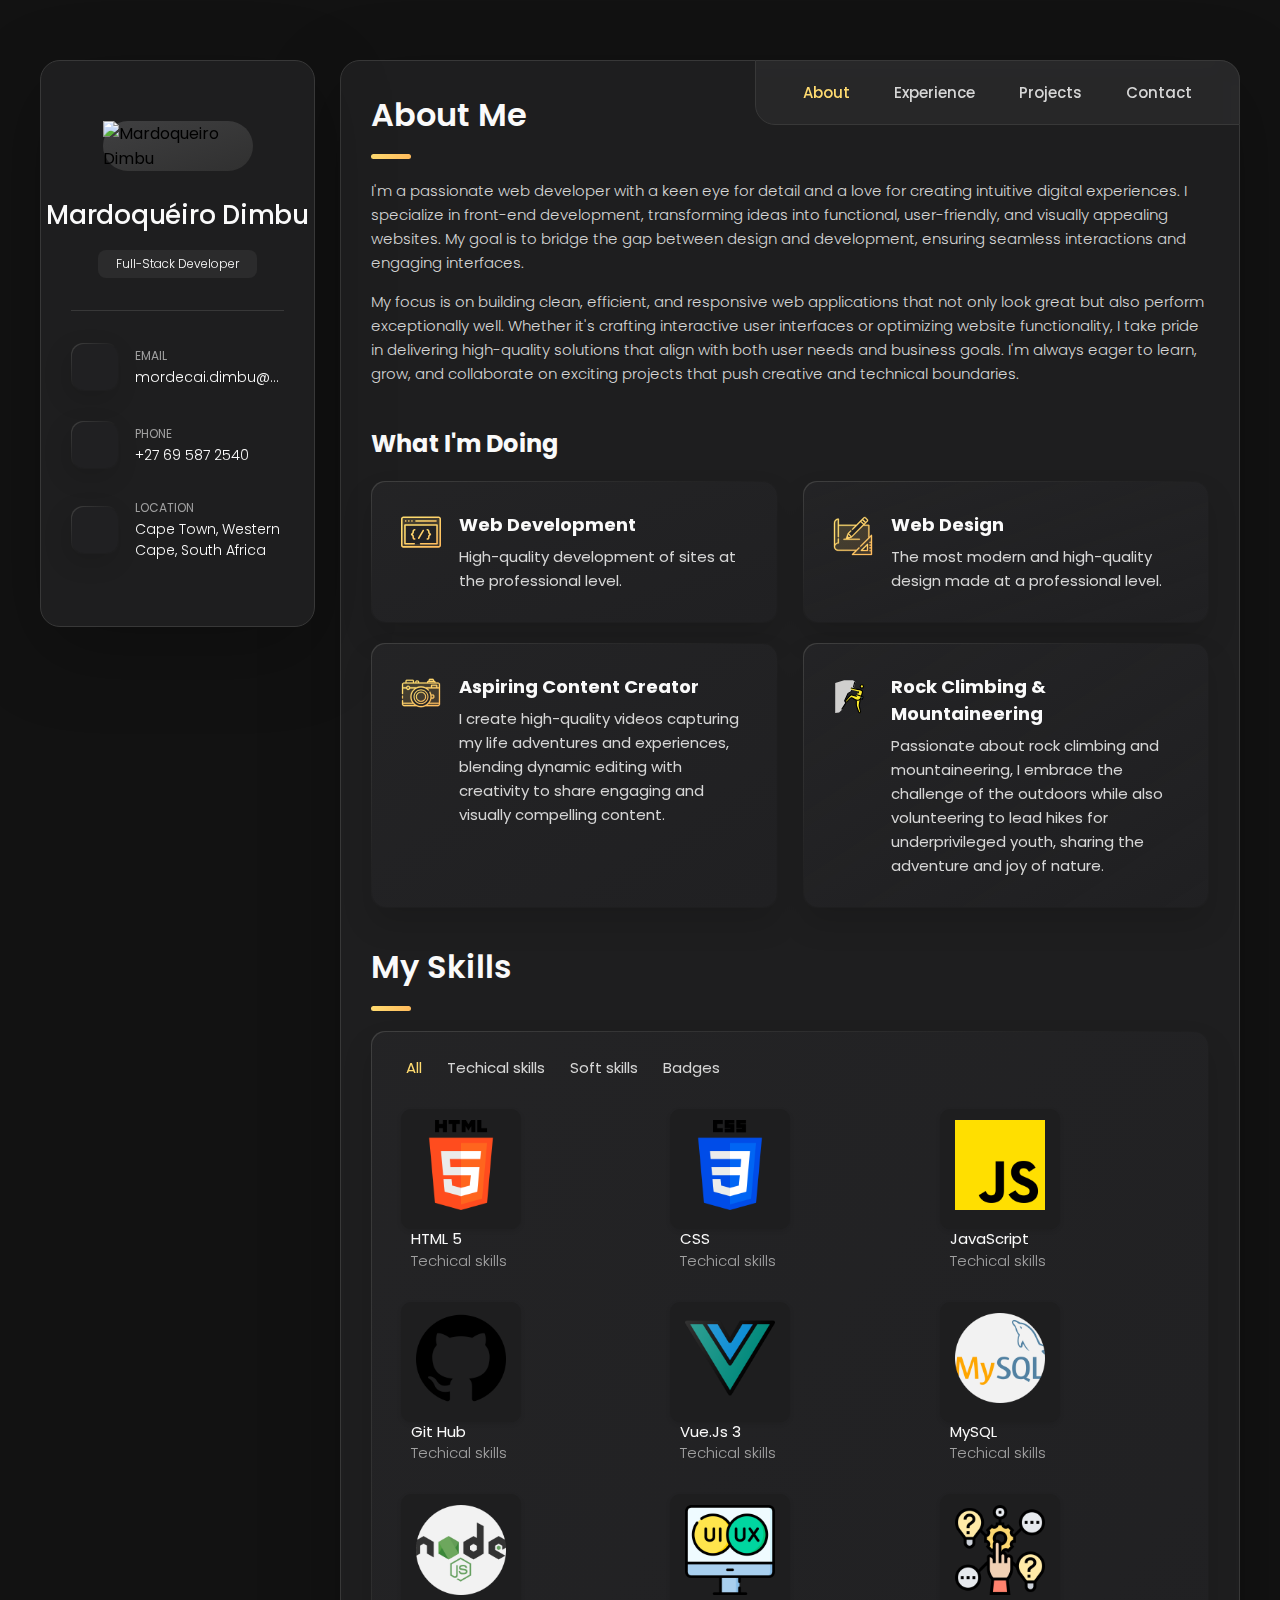
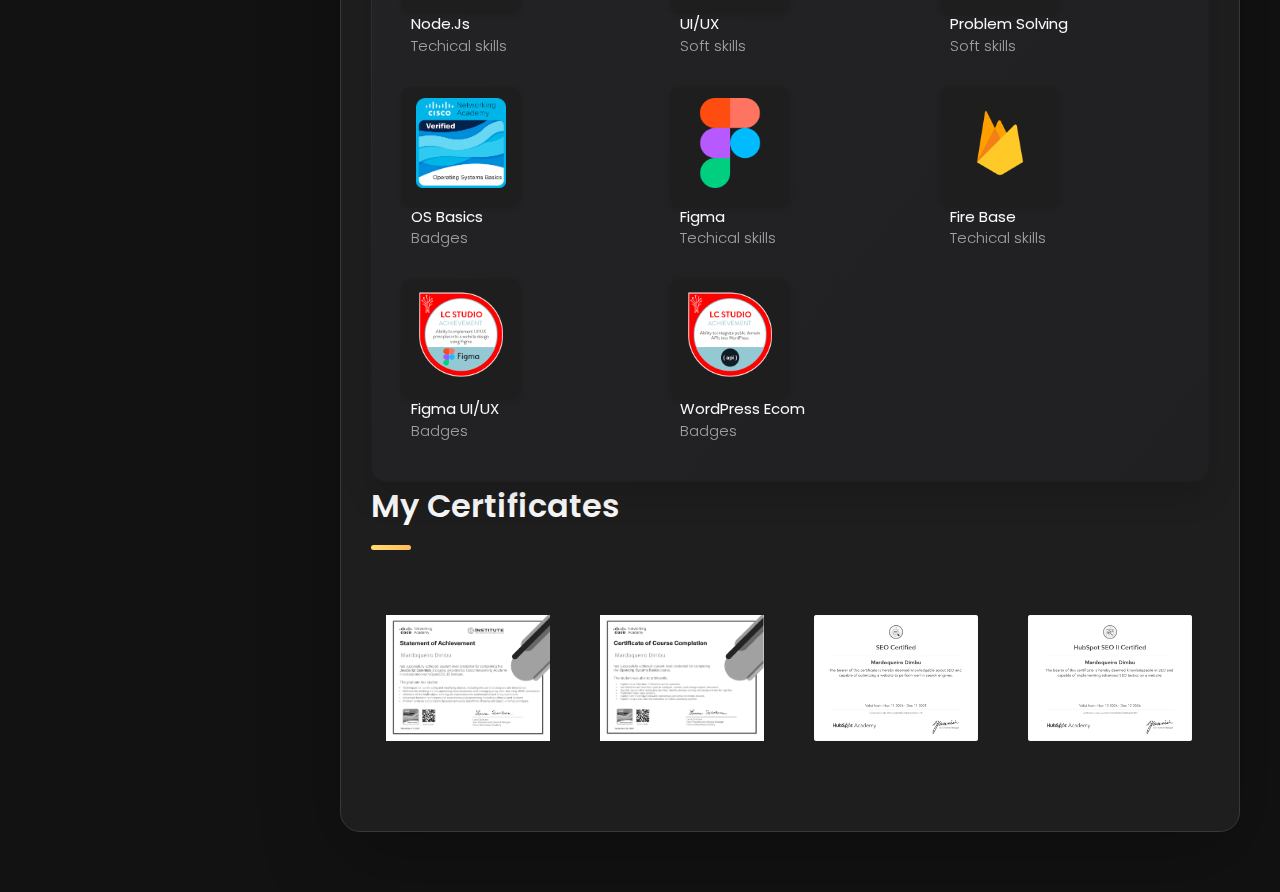
==== commit 2471146d: "projLink" ====
--- a/index.html
+++ b/index.html
@@ -45,7 +45,7 @@
                 <div class="info-content">
                     <h1 class="name" title="Richard hanrick">Mardoquéiro Dimbu</h1>
 
-                    <p class="title">Web & Software Developer</p>
+                    <p class="title">Full-Stack Developer</p>
                 </div>
 
                 <button class="info_more-btn" data-sidebar-btn>
@@ -83,7 +83,7 @@
                         </div>
                     </li>
 
-                    <li class="contact-item">
+                    <!-- <li class="contact-item">
 
                         <div class="icon-box">
                             <ion-icon name="calendar-outline"></ion-icon>
@@ -95,7 +95,7 @@
                             <time datetime="2004.01.15">15 January 2004</time>
                         </div>
 
-                    </li>
+                    </li> -->
 
                     <li class="contact-item">
                         <div class="icon-box">
@@ -879,8 +879,10 @@
             <article class="projects" data-page="projects">
 
                 <header>
-                    <h2 class="h2 article-title">Projects</h2>
+                    <h2 class="h2 article-title">My Projects</h2>
                 </header>
+
+                <!-- <ul class="skills-list content-card"> -->
 
                 <section class="projects">
 
@@ -1027,7 +1029,7 @@
                             </a>
                         </li>
                         <li class="project-item  active" data-filter-item data-category="applications">
-                            <a href="https://mardoquiero-dimbu-portfolio.vercel.app/#home" target="_blank">
+                            <a href="https://github.com/Mardoqueiro" target="_blank">
 
                                 <figure class="project-img">
                                     <div class="project-item-icon-box">
@@ -1065,6 +1067,8 @@
                     </ul>
 
                 </section>
+
+                <!-- </ul> -->
 
             </article>
 
